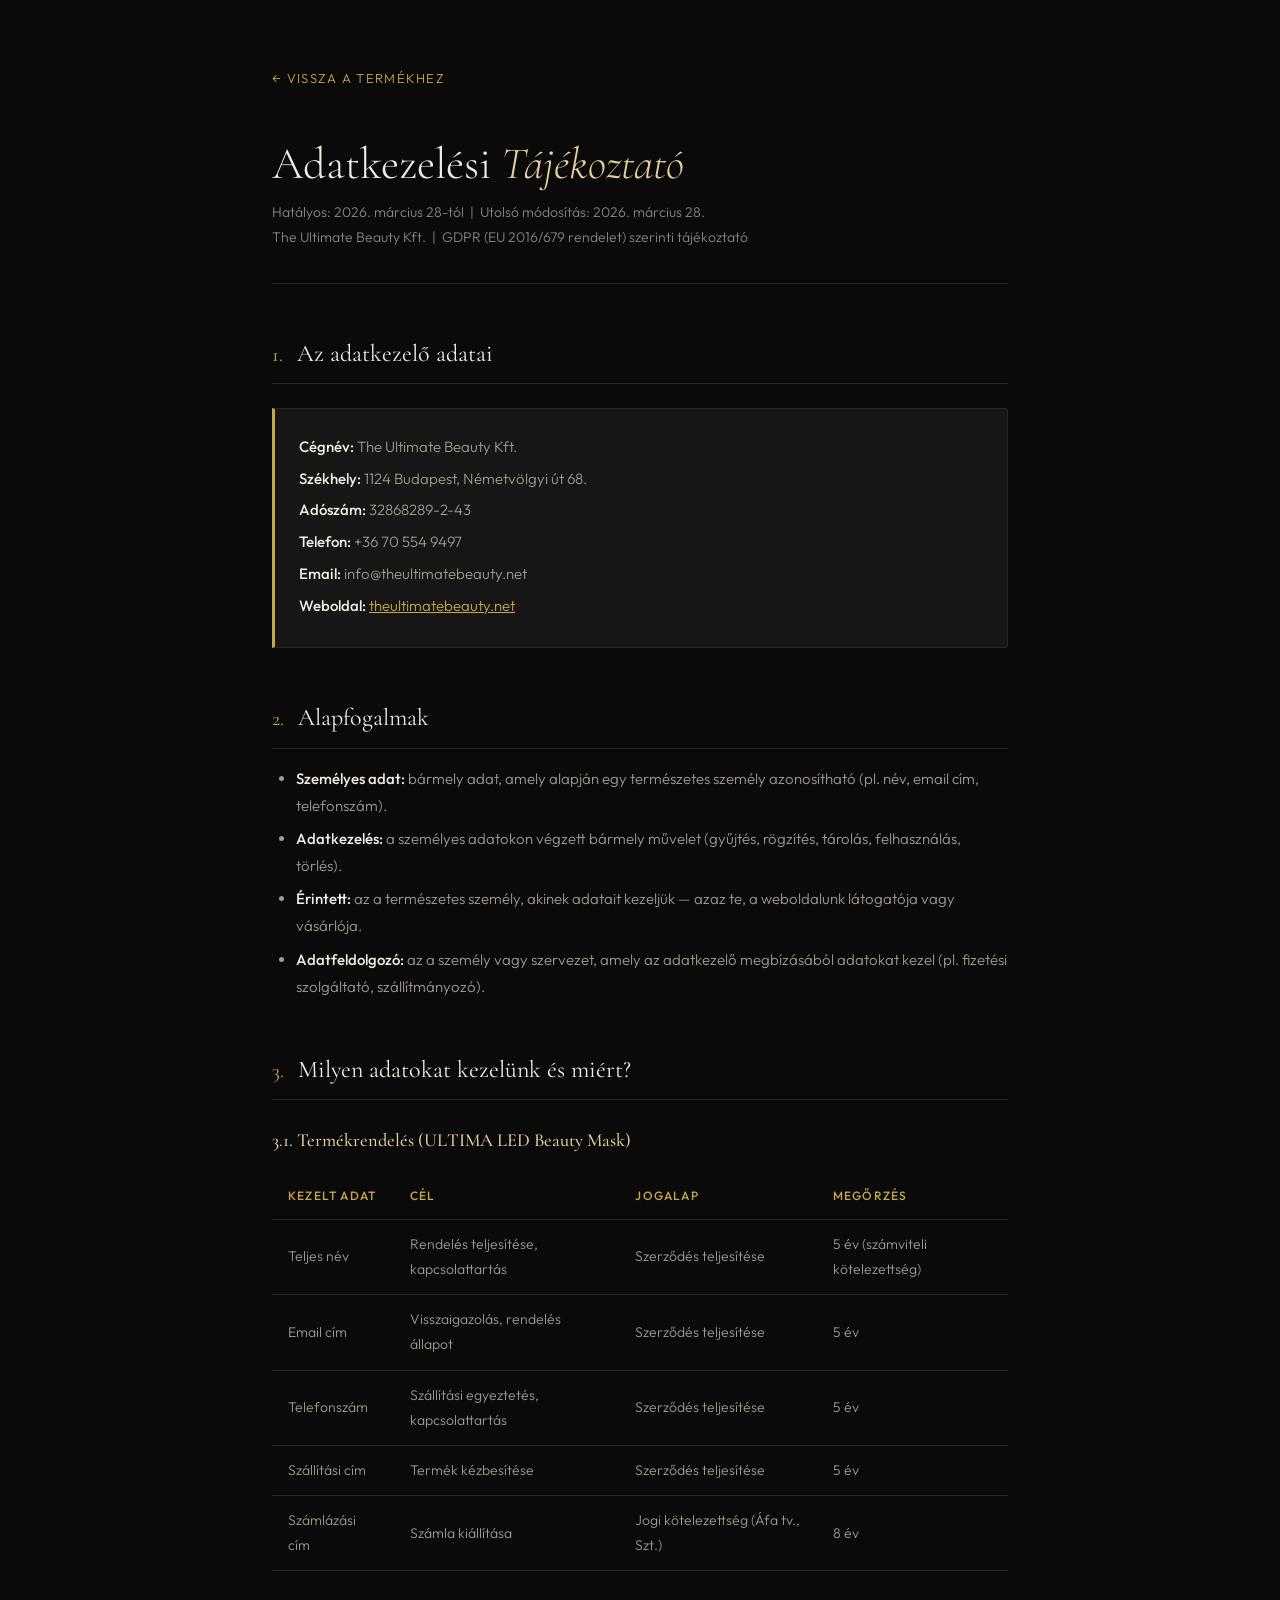
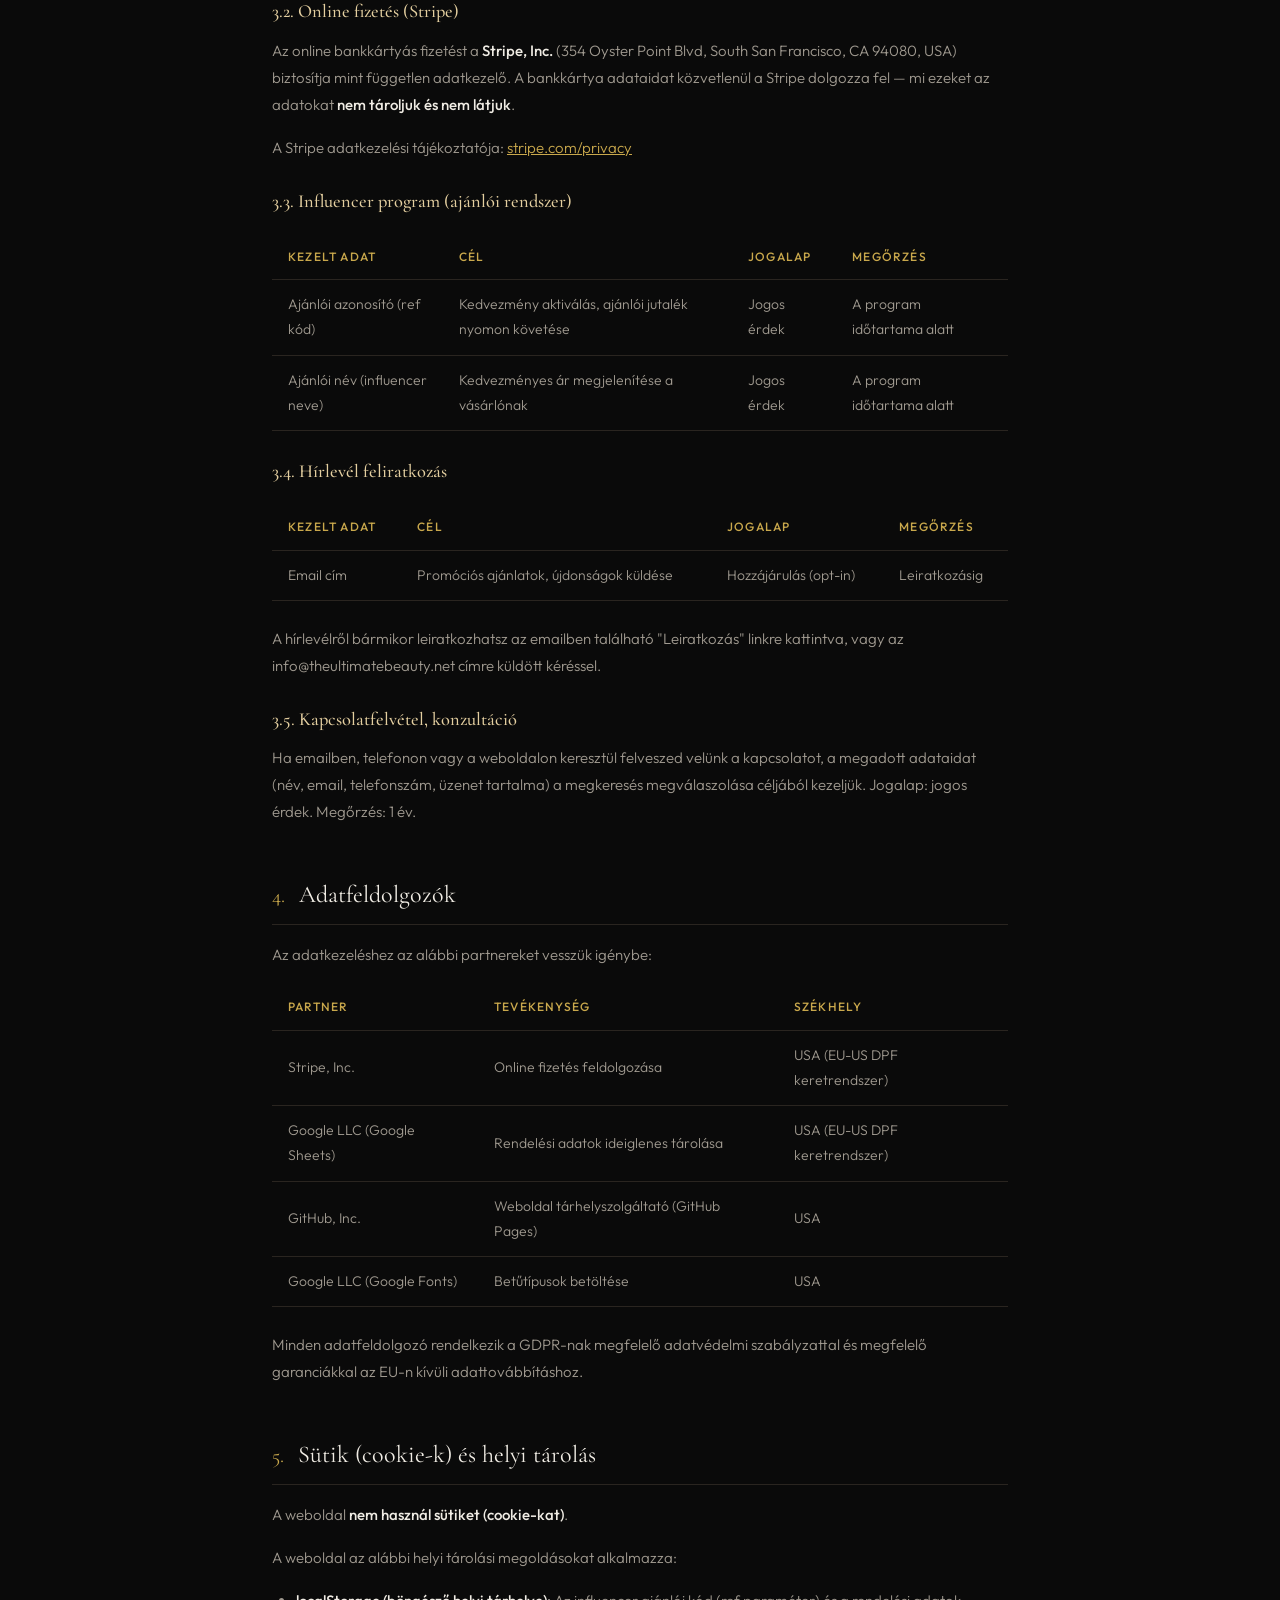
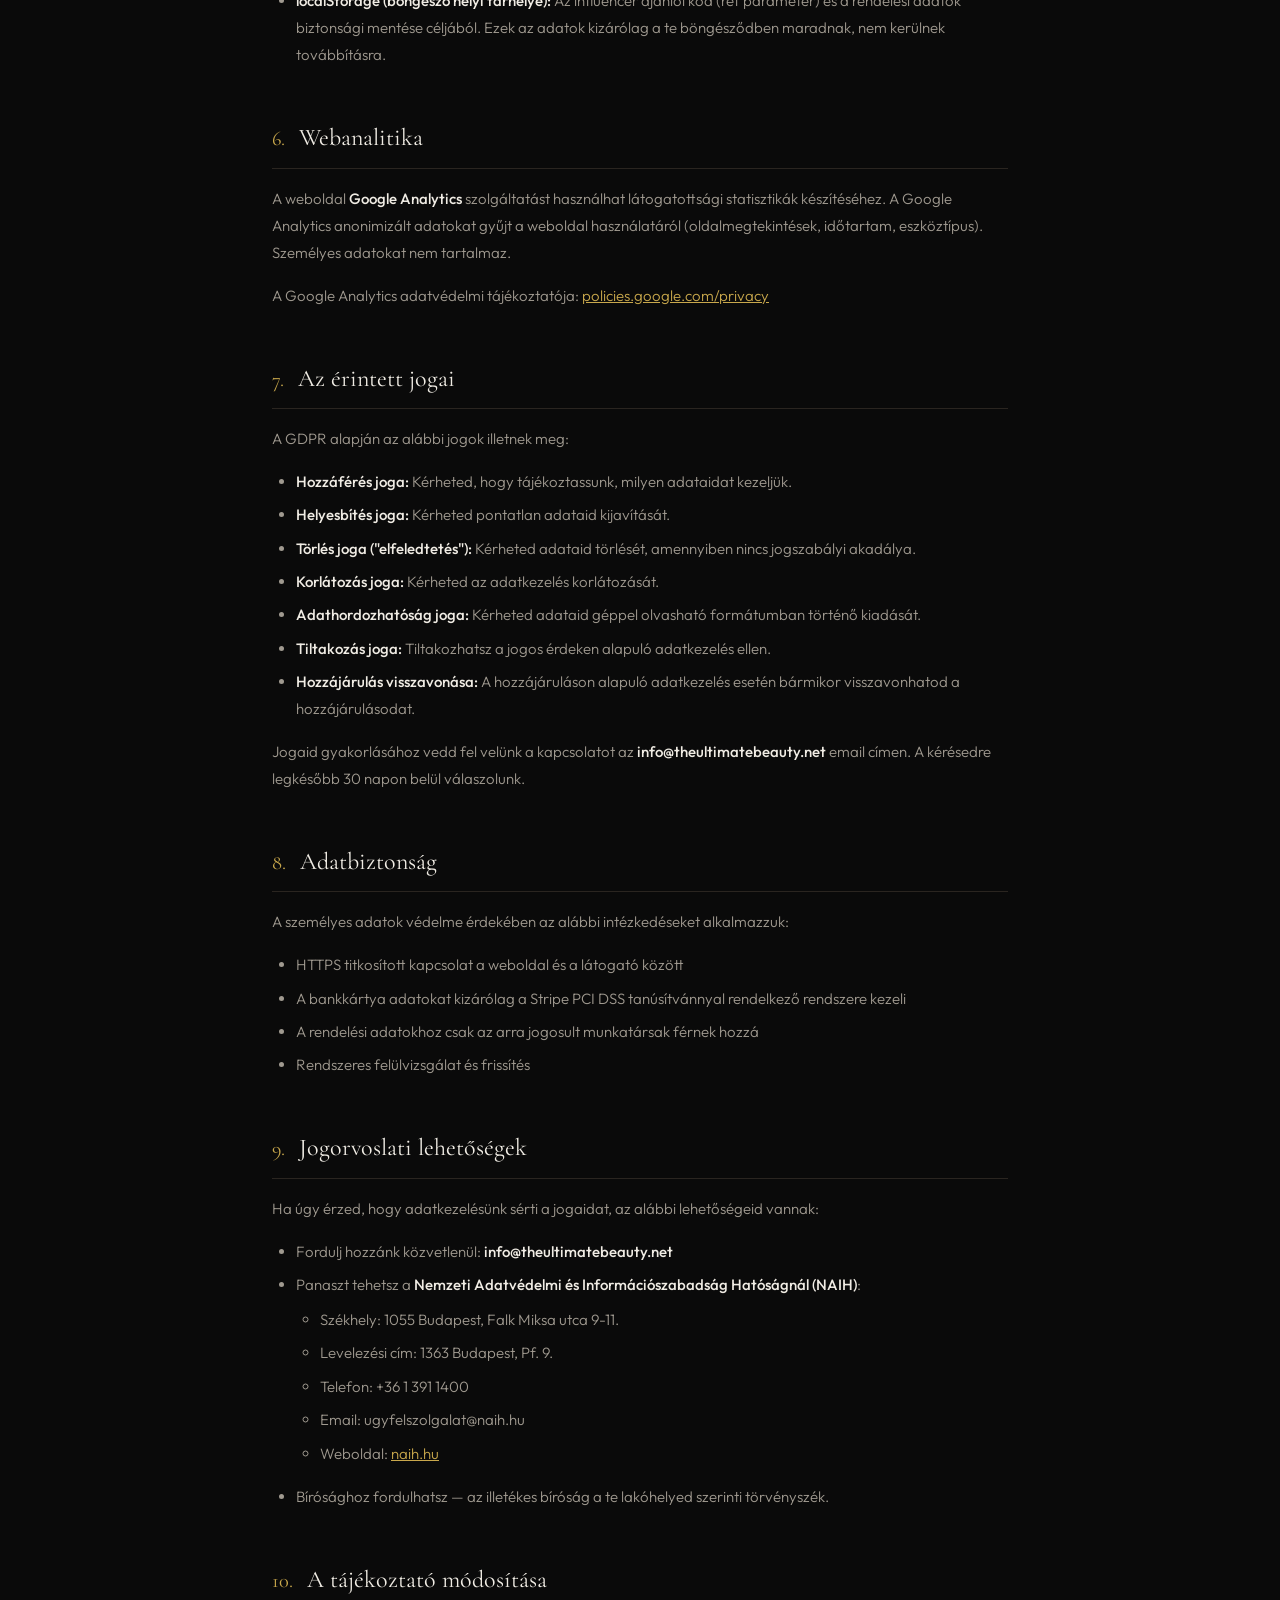
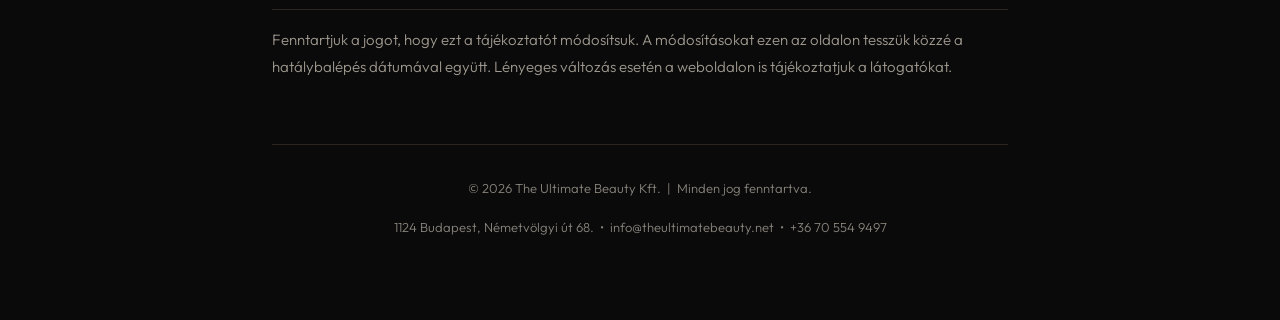
==== adatkezelesi-tajekoztato.html @ 15cdadce "GDPR adatkezelési tájékoztató + linkek bekötése - Új oldal: adatkezelesi-tajekoztato.html (teljes ma" ====
<!DOCTYPE html>
<html lang="hu">
<head>
    <meta charset="UTF-8">
    <meta name="viewport" content="width=device-width, initial-scale=1.0">
    <title>Adatkezelési Tájékoztató | The Ultimate Beauty Kft.</title>
    <link href="https://fonts.googleapis.com/css2?family=Cormorant+Garamond:wght@300;400;500;600&family=Outfit:wght@200;300;400;500;600&display=swap" rel="stylesheet">
    <style>
        :root {
            --bg: #0a0a0a;
            --bg-card: #161616;
            --gold: #c9a84c;
            --gold-light: #e4cfa0;
            --text: #f0ece4;
            --text-sec: #a09a90;
            --text-muted: #8a857d;
            --border: #2a2520;
            --font-display: 'Cormorant Garamond', Georgia, serif;
            --font-body: 'Outfit', sans-serif;
        }
        * { margin: 0; padding: 0; box-sizing: border-box; }
        body {
            background: var(--bg);
            color: var(--text-sec);
            font-family: var(--font-body);
            font-weight: 300;
            line-height: 1.8;
            font-size: 15px;
        }
        .container {
            max-width: 800px;
            margin: 0 auto;
            padding: 4rem 2rem;
        }
        .back-link {
            display: inline-flex;
            align-items: center;
            gap: 8px;
            color: var(--gold);
            text-decoration: none;
            font-size: 13px;
            letter-spacing: 0.1em;
            text-transform: uppercase;
            margin-bottom: 3rem;
            transition: opacity 0.3s;
        }
        .back-link:hover { opacity: 0.7; }
        h1 {
            font-family: var(--font-display);
            font-size: clamp(2rem, 4vw, 2.8rem);
            font-weight: 300;
            color: var(--text);
            margin-bottom: 0.5rem;
            line-height: 1.2;
        }
        h1 em { color: var(--gold-light); font-style: italic; }
        .subtitle {
            font-size: 14px;
            color: var(--text-muted);
            margin-bottom: 3rem;
            padding-bottom: 2rem;
            border-bottom: 1px solid var(--border);
        }
        h2 {
            font-family: var(--font-display);
            font-size: 1.5rem;
            font-weight: 400;
            color: var(--text);
            margin-top: 3rem;
            margin-bottom: 1rem;
            padding-bottom: 0.5rem;
            border-bottom: 1px solid var(--border);
        }
        h2 span {
            color: var(--gold);
            font-size: 0.85em;
            margin-right: 8px;
        }
        h3 {
            font-family: var(--font-display);
            font-size: 1.15rem;
            font-weight: 500;
            color: var(--gold-light);
            margin-top: 1.5rem;
            margin-bottom: 0.5rem;
        }
        p { margin-bottom: 1rem; }
        strong { color: var(--text); font-weight: 500; }
        ul, ol {
            margin: 0.5rem 0 1rem 1.5rem;
        }
        li { margin-bottom: 0.4rem; }
        table {
            width: 100%;
            border-collapse: collapse;
            margin: 1rem 0 1.5rem;
            font-size: 14px;
        }
        th, td {
            padding: 12px 16px;
            text-align: left;
            border-bottom: 1px solid var(--border);
        }
        th {
            color: var(--gold);
            font-weight: 500;
            font-size: 12px;
            letter-spacing: 0.1em;
            text-transform: uppercase;
        }
        td { color: var(--text-sec); }
        .info-box {
            background: var(--bg-card);
            border: 1px solid var(--border);
            border-left: 3px solid var(--gold);
            padding: 1.5rem;
            margin: 1.5rem 0;
            border-radius: 0 4px 4px 0;
        }
        .info-box p { margin-bottom: 0.3rem; }
        .footer-legal {
            margin-top: 4rem;
            padding-top: 2rem;
            border-top: 1px solid var(--border);
            text-align: center;
            font-size: 13px;
            color: var(--text-muted);
        }
        a { color: var(--gold); }
        @media (max-width: 600px) {
            .container { padding: 2rem 1.25rem; }
            h1 { font-size: 1.8rem; }
            table { font-size: 13px; }
            th, td { padding: 8px 10px; }
        }
    </style>
</head>
<body>
<div class="container">

    <a href="maszk.html" class="back-link">&larr; Vissza a termékhez</a>

    <h1>Adatkezelési <em>Tájékoztató</em></h1>
    <p class="subtitle">
        Hatályos: 2026. március 28-tól &nbsp;|&nbsp; Utolsó módosítás: 2026. március 28.<br>
        The Ultimate Beauty Kft. &nbsp;|&nbsp; GDPR (EU 2016/679 rendelet) szerinti tájékoztató
    </p>

    <!-- 1. Adatkezelő -->
    <h2><span>1.</span> Az adatkezelő adatai</h2>
    <div class="info-box">
        <p><strong>Cégnév:</strong> The Ultimate Beauty Kft.</p>
        <p><strong>Székhely:</strong> 1124 Budapest, Németvölgyi út 68.</p>
        <p><strong>Adószám:</strong> 32868289-2-43</p>
        <p><strong>Telefon:</strong> +36 70 554 9497</p>
        <p><strong>Email:</strong> info@theultimatebeauty.net</p>
        <p><strong>Weboldal:</strong> <a href="https://theultimatebeauty.net" target="_blank">theultimatebeauty.net</a></p>
    </div>

    <!-- 2. Fogalmak -->
    <h2><span>2.</span> Alapfogalmak</h2>
    <ul>
        <li><strong>Személyes adat:</strong> bármely adat, amely alapján egy természetes személy azonosítható (pl. név, email cím, telefonszám).</li>
        <li><strong>Adatkezelés:</strong> a személyes adatokon végzett bármely művelet (gyűjtés, rögzítés, tárolás, felhasználás, törlés).</li>
        <li><strong>Érintett:</strong> az a természetes személy, akinek adatait kezeljük — azaz te, a weboldalunk látogatója vagy vásárlója.</li>
        <li><strong>Adatfeldolgozó:</strong> az a személy vagy szervezet, amely az adatkezelő megbízásából adatokat kezel (pl. fizetési szolgáltató, szállítmányozó).</li>
    </ul>

    <!-- 3. Adatkezelési tevékenységek -->
    <h2><span>3.</span> Milyen adatokat kezelünk és miért?</h2>

    <h3>3.1. Termékrendelés (ULTIMA LED Beauty Mask)</h3>
    <table>
        <tr><th>Kezelt adat</th><th>Cél</th><th>Jogalap</th><th>Megőrzés</th></tr>
        <tr><td>Teljes név</td><td>Rendelés teljesítése, kapcsolattartás</td><td>Szerződés teljesítése</td><td>5 év (számviteli kötelezettség)</td></tr>
        <tr><td>Email cím</td><td>Visszaigazolás, rendelés állapot</td><td>Szerződés teljesítése</td><td>5 év</td></tr>
        <tr><td>Telefonszám</td><td>Szállítási egyeztetés, kapcsolattartás</td><td>Szerződés teljesítése</td><td>5 év</td></tr>
        <tr><td>Szállítási cím</td><td>Termék kézbesítése</td><td>Szerződés teljesítése</td><td>5 év</td></tr>
        <tr><td>Számlázási cím</td><td>Számla kiállítása</td><td>Jogi kötelezettség (Áfa tv., Szt.)</td><td>8 év</td></tr>
    </table>

    <h3>3.2. Online fizetés (Stripe)</h3>
    <p>Az online bankkártyás fizetést a <strong>Stripe, Inc.</strong> (354 Oyster Point Blvd, South San Francisco, CA 94080, USA) biztosítja mint független adatkezelő. A bankkártya adataidat közvetlenül a Stripe dolgozza fel — mi ezeket az adatokat <strong>nem tároljuk és nem látjuk</strong>.</p>
    <p>A Stripe adatkezelési tájékoztatója: <a href="https://stripe.com/privacy" target="_blank">stripe.com/privacy</a></p>

    <h3>3.3. Influencer program (ajánlói rendszer)</h3>
    <table>
        <tr><th>Kezelt adat</th><th>Cél</th><th>Jogalap</th><th>Megőrzés</th></tr>
        <tr><td>Ajánlói azonosító (ref kód)</td><td>Kedvezmény aktiválás, ajánlói jutalék nyomon követése</td><td>Jogos érdek</td><td>A program időtartama alatt</td></tr>
        <tr><td>Ajánlói név (influencer neve)</td><td>Kedvezményes ár megjelenítése a vásárlónak</td><td>Jogos érdek</td><td>A program időtartama alatt</td></tr>
    </table>

    <h3>3.4. Hírlevél feliratkozás</h3>
    <table>
        <tr><th>Kezelt adat</th><th>Cél</th><th>Jogalap</th><th>Megőrzés</th></tr>
        <tr><td>Email cím</td><td>Promóciós ajánlatok, újdonságok küldése</td><td>Hozzájárulás (opt-in)</td><td>Leiratkozásig</td></tr>
    </table>
    <p>A hírlevélről bármikor leiratkozhatsz az emailben található "Leiratkozás" linkre kattintva, vagy az info@theultimatebeauty.net címre küldött kéréssel.</p>

    <h3>3.5. Kapcsolatfelvétel, konzultáció</h3>
    <p>Ha emailben, telefonon vagy a weboldalon keresztül felveszed velünk a kapcsolatot, a megadott adataidat (név, email, telefonszám, üzenet tartalma) a megkeresés megválaszolása céljából kezeljük. Jogalap: jogos érdek. Megőrzés: 1 év.</p>

    <!-- 4. Adatfeldolgozók -->
    <h2><span>4.</span> Adatfeldolgozók</h2>
    <p>Az adatkezeléshez az alábbi partnereket vesszük igénybe:</p>
    <table>
        <tr><th>Partner</th><th>Tevékenység</th><th>Székhely</th></tr>
        <tr><td>Stripe, Inc.</td><td>Online fizetés feldolgozása</td><td>USA (EU-US DPF keretrendszer)</td></tr>
        <tr><td>Google LLC (Google Sheets)</td><td>Rendelési adatok ideiglenes tárolása</td><td>USA (EU-US DPF keretrendszer)</td></tr>
        <tr><td>GitHub, Inc.</td><td>Weboldal tárhelyszolgáltató (GitHub Pages)</td><td>USA</td></tr>
        <tr><td>Google LLC (Google Fonts)</td><td>Betűtípusok betöltése</td><td>USA</td></tr>
    </table>
    <p>Minden adatfeldolgozó rendelkezik a GDPR-nak megfelelő adatvédelmi szabályzattal és megfelelő garanciákkal az EU-n kívüli adattovábbításhoz.</p>

    <!-- 5. Sütik -->
    <h2><span>5.</span> Sütik (cookie-k) és helyi tárolás</h2>
    <p>A weboldal <strong>nem használ sütiket (cookie-kat)</strong>.</p>
    <p>A weboldal az alábbi helyi tárolási megoldásokat alkalmazza:</p>
    <ul>
        <li><strong>localStorage (böngésző helyi tárhelye):</strong> Az influencer ajánlói kód (ref paraméter) és a rendelési adatok biztonsági mentése céljából. Ezek az adatok kizárólag a te böngésződben maradnak, nem kerülnek továbbításra.</li>
    </ul>

    <!-- 6. Analitika -->
    <h2><span>6.</span> Webanalitika</h2>
    <p>A weboldal <strong>Google Analytics</strong> szolgáltatást használhat látogatottsági statisztikák készítéséhez. A Google Analytics anonimizált adatokat gyűjt a weboldal használatáról (oldalmegtekintések, időtartam, eszköztípus). Személyes adatokat nem tartalmaz.</p>
    <p>A Google Analytics adatvédelmi tájékoztatója: <a href="https://policies.google.com/privacy" target="_blank">policies.google.com/privacy</a></p>

    <!-- 7. Jogok -->
    <h2><span>7.</span> Az érintett jogai</h2>
    <p>A GDPR alapján az alábbi jogok illetnek meg:</p>
    <ul>
        <li><strong>Hozzáférés joga:</strong> Kérheted, hogy tájékoztassunk, milyen adataidat kezeljük.</li>
        <li><strong>Helyesbítés joga:</strong> Kérheted pontatlan adataid kijavítását.</li>
        <li><strong>Törlés joga ("elfeledtetés"):</strong> Kérheted adataid törlését, amennyiben nincs jogszabályi akadálya.</li>
        <li><strong>Korlátozás joga:</strong> Kérheted az adatkezelés korlátozását.</li>
        <li><strong>Adathordozhatóság joga:</strong> Kérheted adataid géppel olvasható formátumban történő kiadását.</li>
        <li><strong>Tiltakozás joga:</strong> Tiltakozhatsz a jogos érdeken alapuló adatkezelés ellen.</li>
        <li><strong>Hozzájárulás visszavonása:</strong> A hozzájáruláson alapuló adatkezelés esetén bármikor visszavonhatod a hozzájárulásodat.</li>
    </ul>
    <p>Jogaid gyakorlásához vedd fel velünk a kapcsolatot az <strong>info@theultimatebeauty.net</strong> email címen. A kérésedre legkésőbb 30 napon belül válaszolunk.</p>

    <!-- 8. Adatbiztonság -->
    <h2><span>8.</span> Adatbiztonság</h2>
    <p>A személyes adatok védelme érdekében az alábbi intézkedéseket alkalmazzuk:</p>
    <ul>
        <li>HTTPS titkosított kapcsolat a weboldal és a látogató között</li>
        <li>A bankkártya adatokat kizárólag a Stripe PCI DSS tanúsítvánnyal rendelkező rendszere kezeli</li>
        <li>A rendelési adatokhoz csak az arra jogosult munkatársak férnek hozzá</li>
        <li>Rendszeres felülvizsgálat és frissítés</li>
    </ul>

    <!-- 9. Jogorvoslat -->
    <h2><span>9.</span> Jogorvoslati lehetőségek</h2>
    <p>Ha úgy érzed, hogy adatkezelésünk sérti a jogaidat, az alábbi lehetőségeid vannak:</p>
    <ul>
        <li>Fordulj hozzánk közvetlenül: <strong>info@theultimatebeauty.net</strong></li>
        <li>Panaszt tehetsz a <strong>Nemzeti Adatvédelmi és Információszabadság Hatóságnál (NAIH)</strong>:
            <ul>
                <li>Székhely: 1055 Budapest, Falk Miksa utca 9-11.</li>
                <li>Levelezési cím: 1363 Budapest, Pf. 9.</li>
                <li>Telefon: +36 1 391 1400</li>
                <li>Email: ugyfelszolgalat@naih.hu</li>
                <li>Weboldal: <a href="https://naih.hu" target="_blank">naih.hu</a></li>
            </ul>
        </li>
        <li>Bírósághoz fordulhatsz — az illetékes bíróság a te lakóhelyed szerinti törvényszék.</li>
    </ul>

    <!-- 10. Módosítások -->
    <h2><span>10.</span> A tájékoztató módosítása</h2>
    <p>Fenntartjuk a jogot, hogy ezt a tájékoztatót módosítsuk. A módosításokat ezen az oldalon tesszük közzé a hatálybalépés dátumával együtt. Lényeges változás esetén a weboldalon is tájékoztatjuk a látogatókat.</p>

    <div class="footer-legal">
        <p>&copy; 2026 The Ultimate Beauty Kft. &nbsp;|&nbsp; Minden jog fenntartva.</p>
        <p style="margin-top:8px;">1124 Budapest, Németvölgyi út 68. &nbsp;&bull;&nbsp; info@theultimatebeauty.net &nbsp;&bull;&nbsp; +36 70 554 9497</p>
    </div>

</div>
</body>
</html>
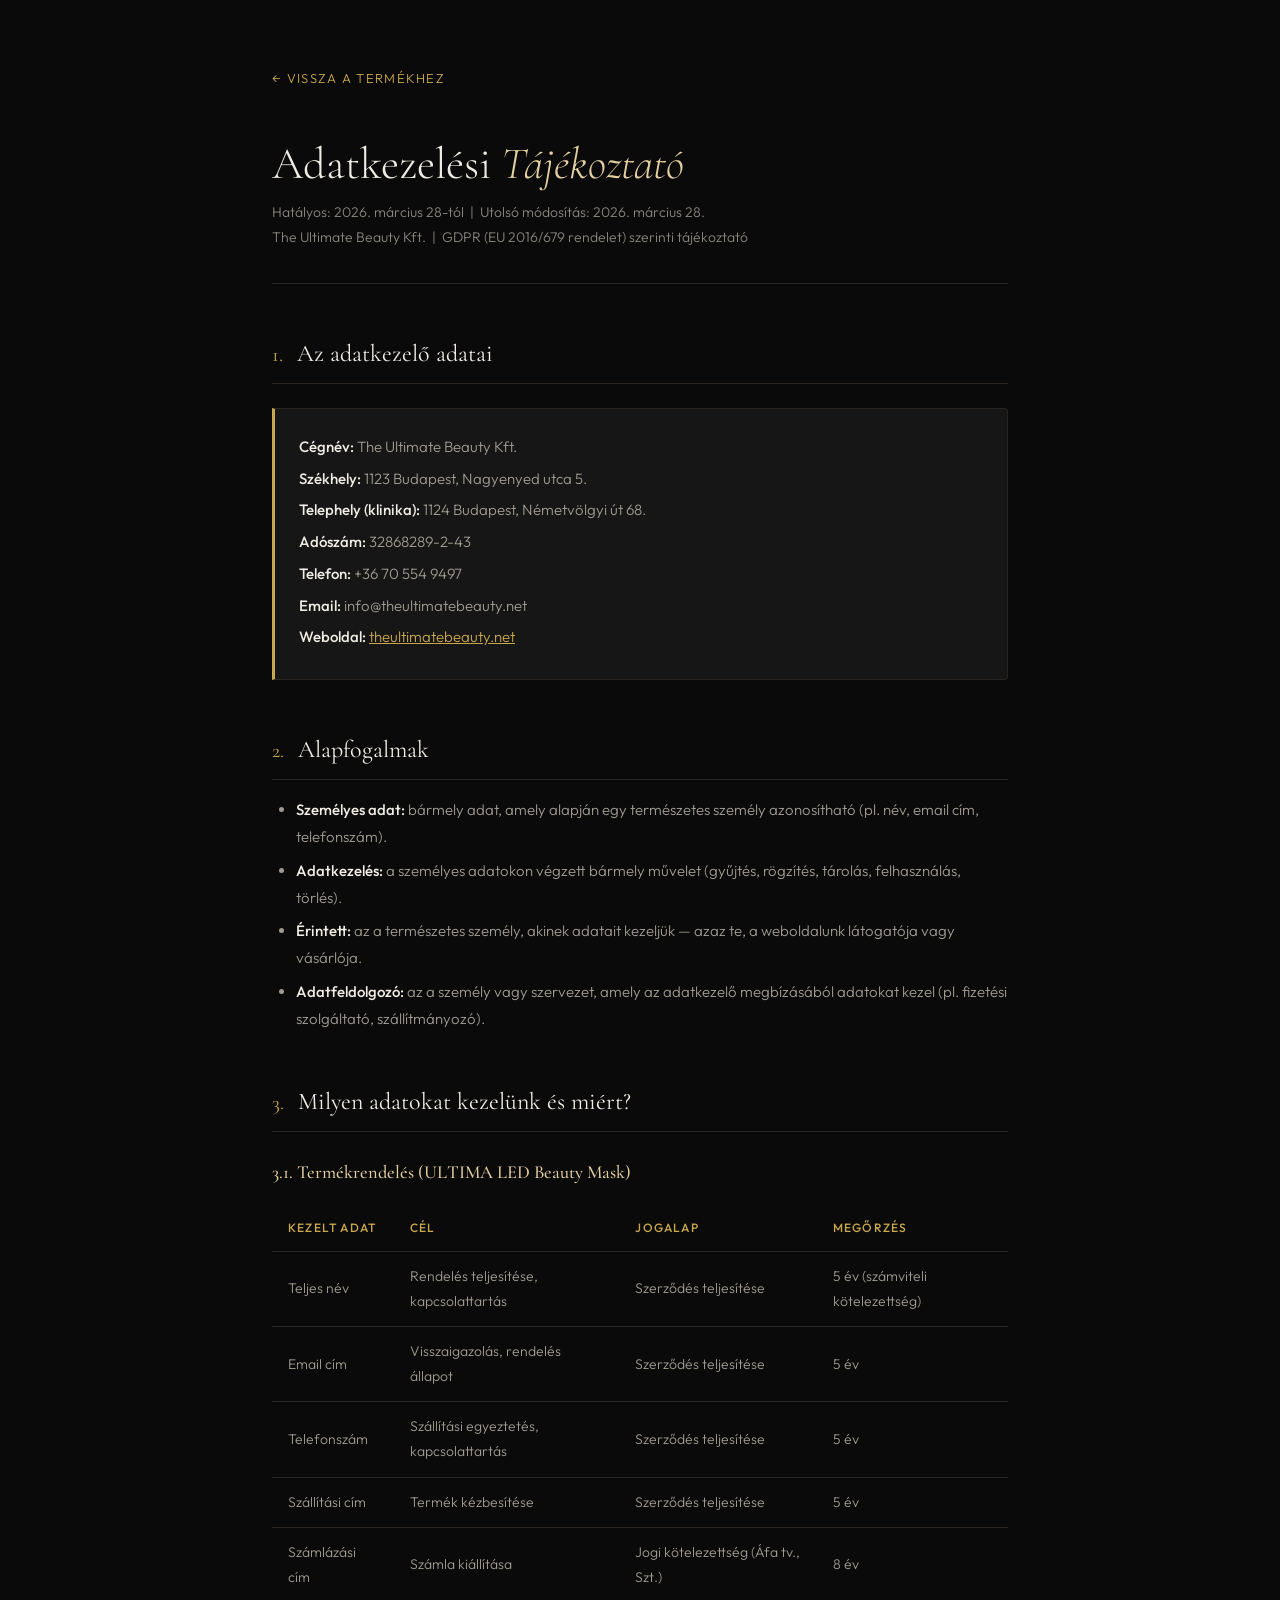
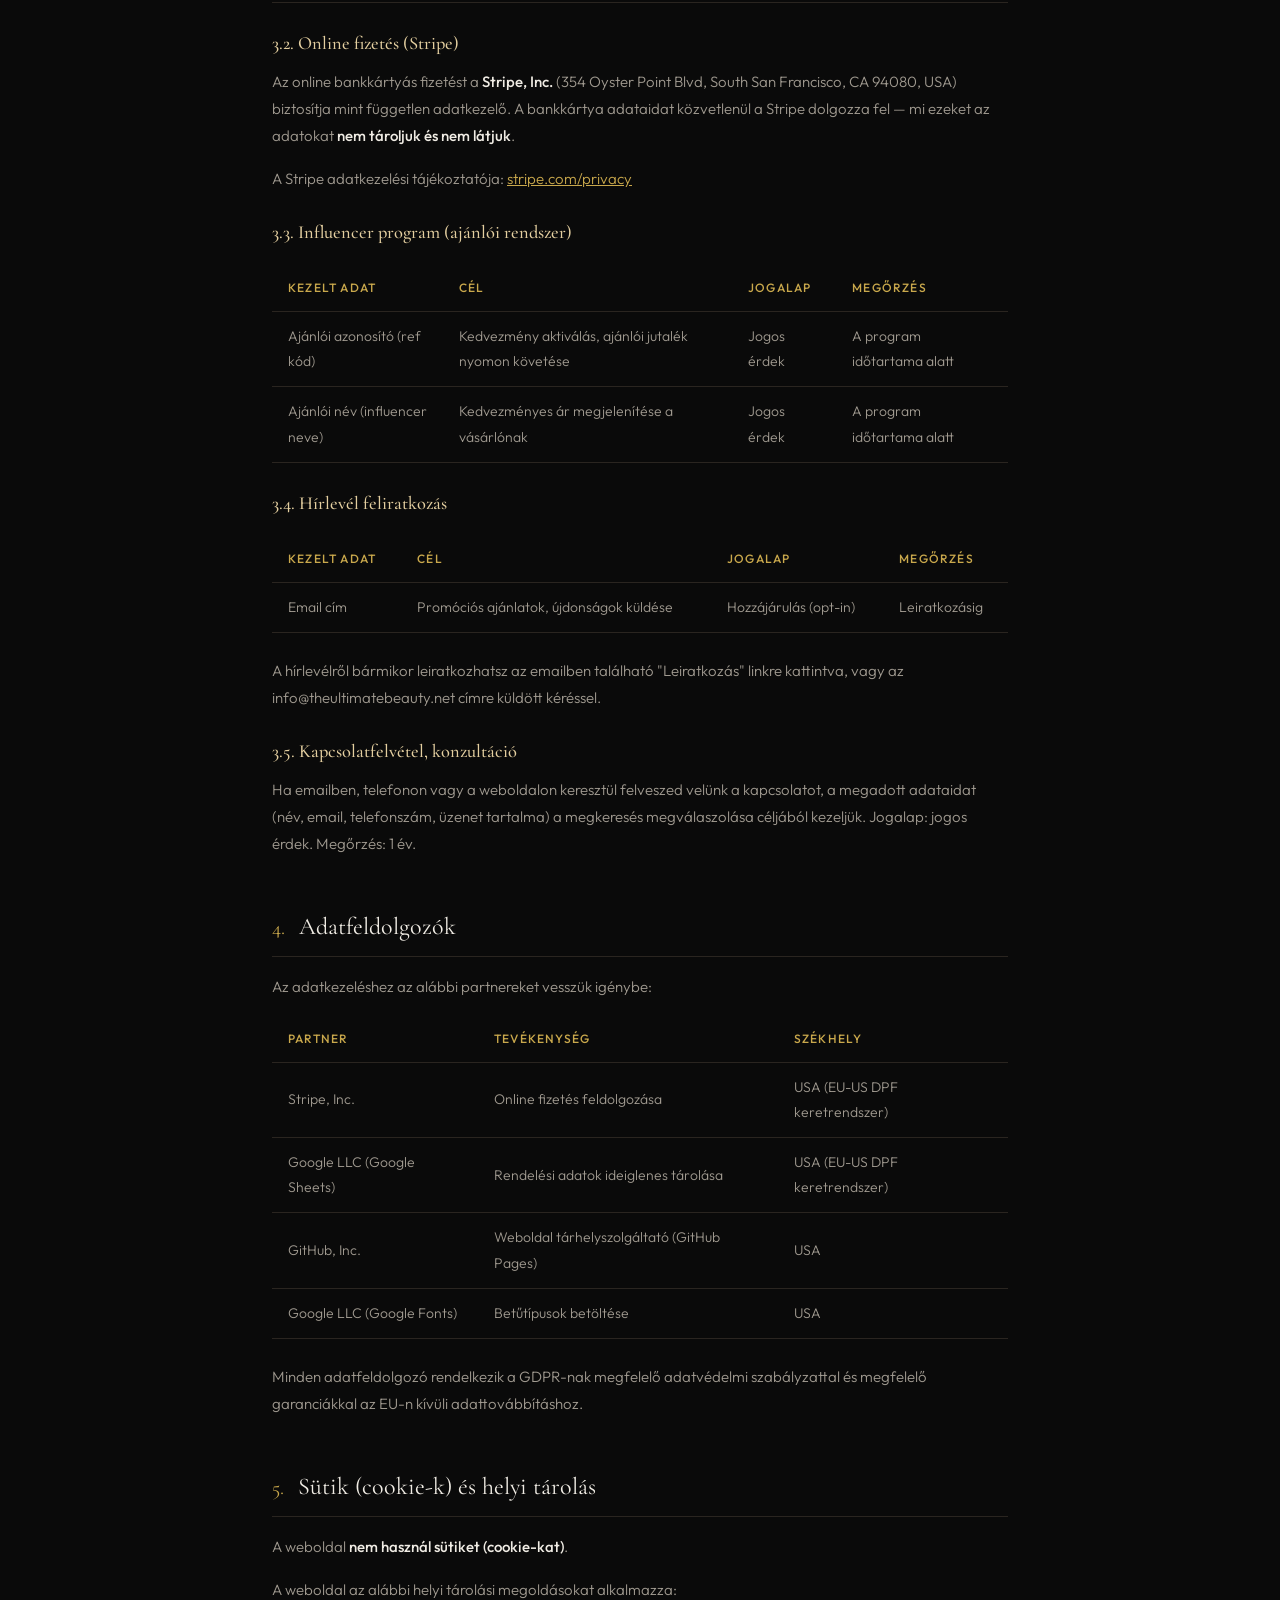
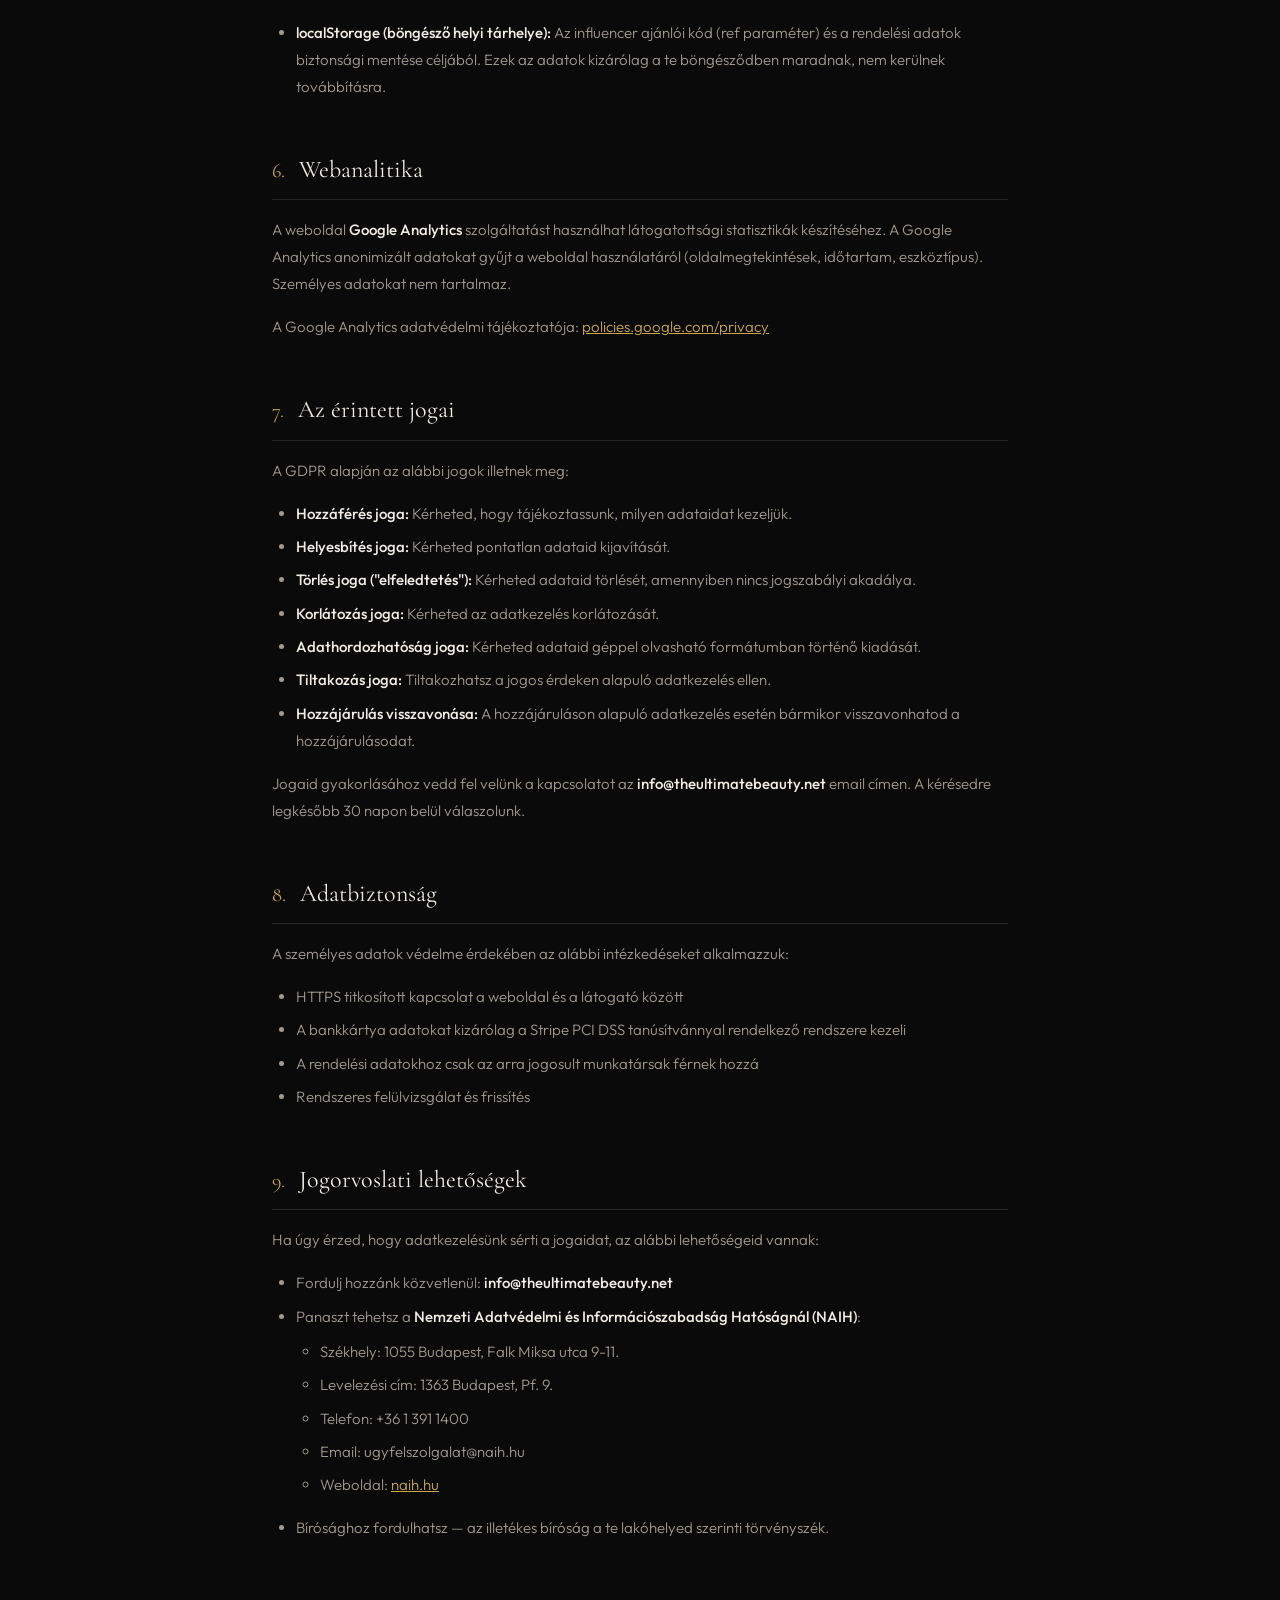
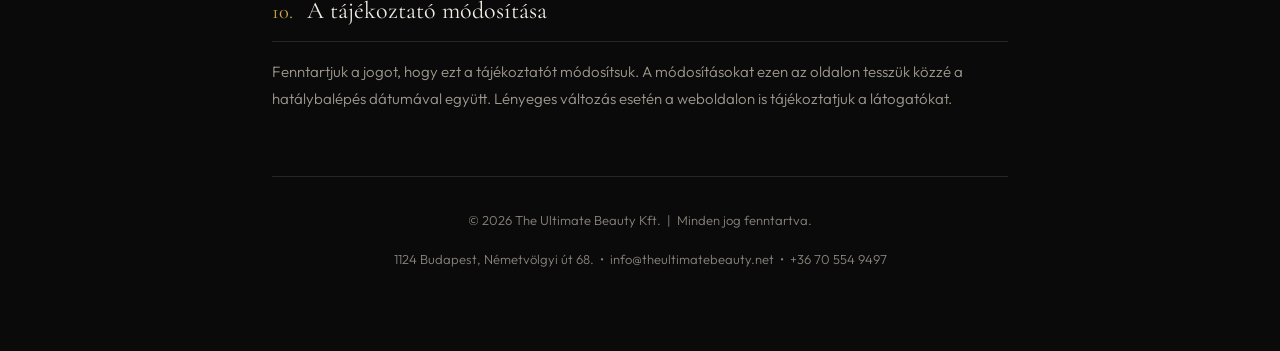
==== commit 5e8bde09: "GDPR tájékoztató: székhely javítás (1123 Nagyenyed utca 5.) A hivatalos céges székhely 1123 Budapest" ====
--- a/adatkezelesi-tajekoztato.html
+++ b/adatkezelesi-tajekoztato.html
@@ -150,7 +150,8 @@
     <h2><span>1.</span> Az adatkezelő adatai</h2>
     <div class="info-box">
         <p><strong>Cégnév:</strong> The Ultimate Beauty Kft.</p>
-        <p><strong>Székhely:</strong> 1124 Budapest, Németvölgyi út 68.</p>
+        <p><strong>Székhely:</strong> 1123 Budapest, Nagyenyed utca 5.</p>
+        <p><strong>Telephely (klinika):</strong> 1124 Budapest, Németvölgyi út 68.</p>
         <p><strong>Adószám:</strong> 32868289-2-43</p>
         <p><strong>Telefon:</strong> +36 70 554 9497</p>
         <p><strong>Email:</strong> info@theultimatebeauty.net</p>
